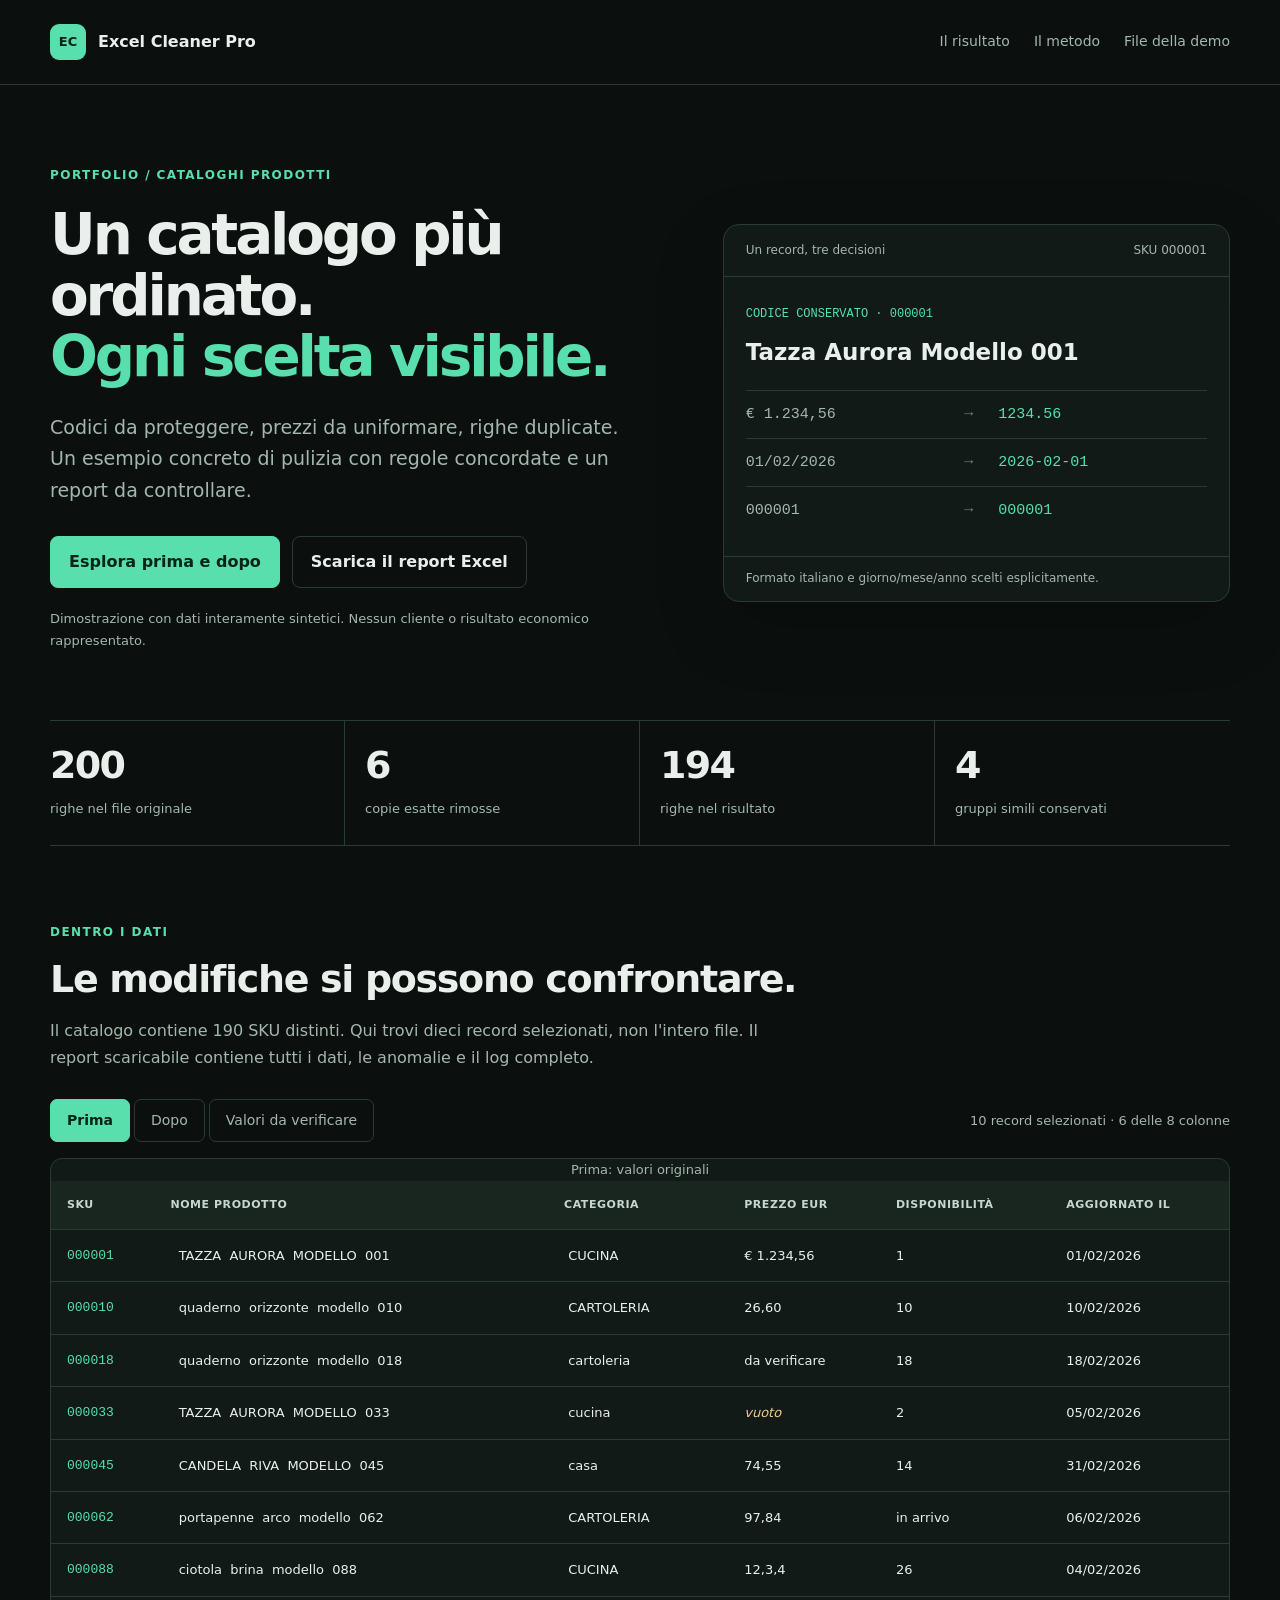
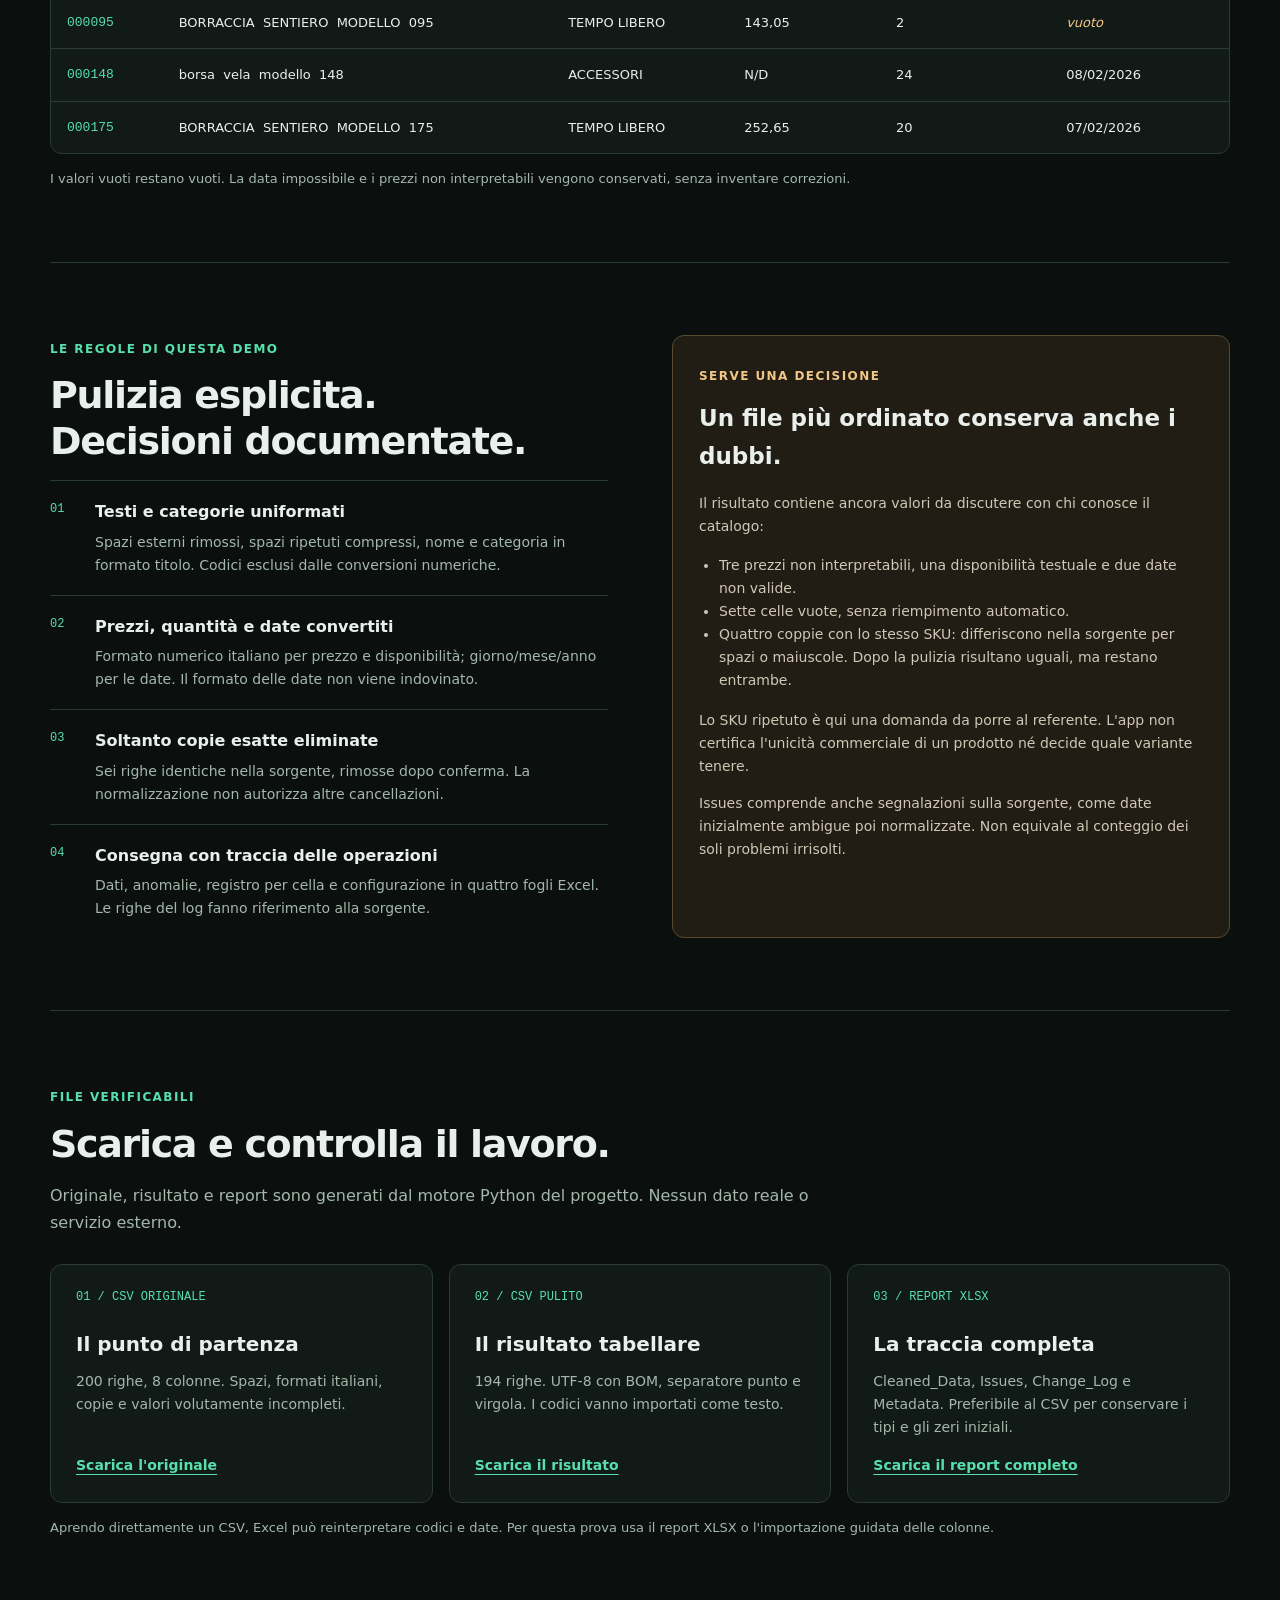
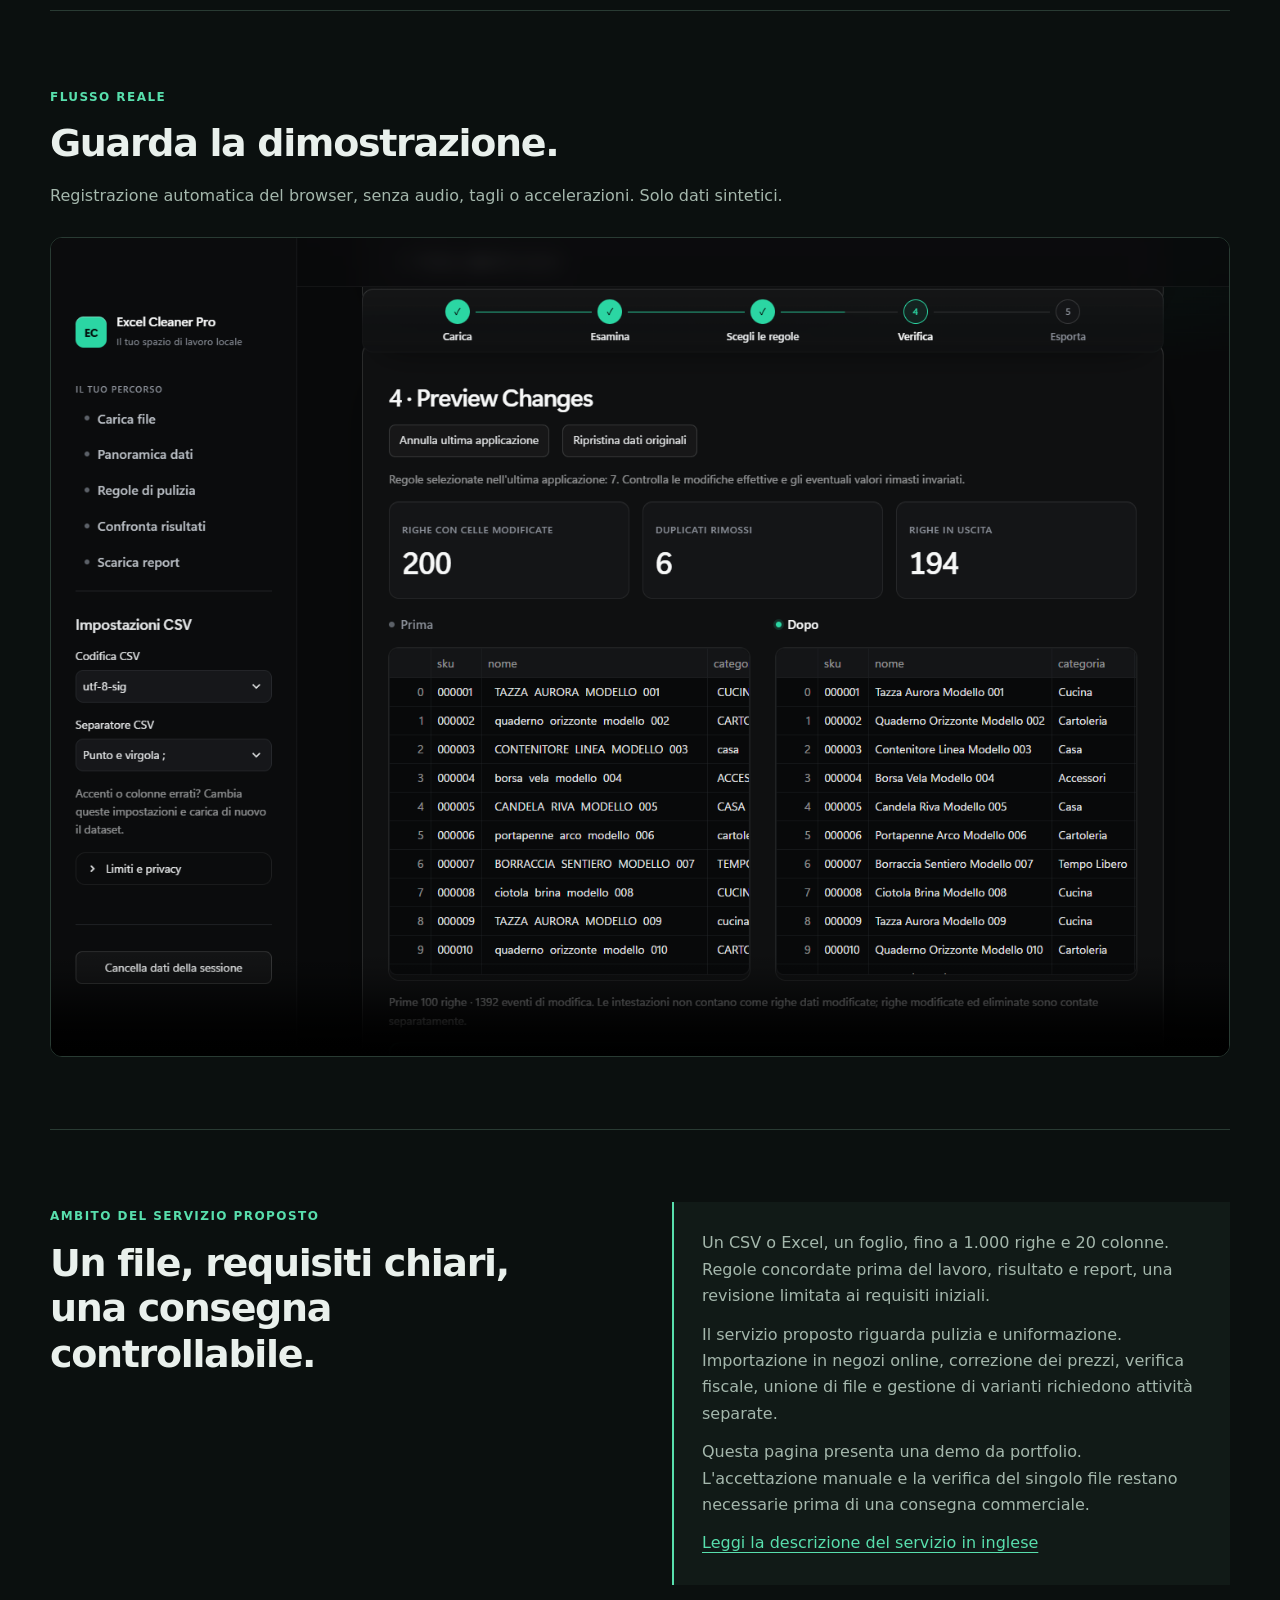
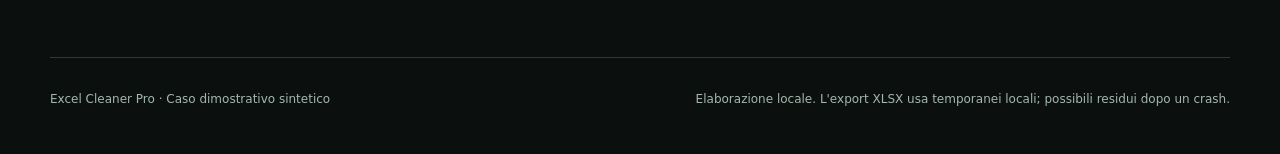
==== demo/product_catalog/index.html @ f7af11a2 "Add verified synthetic product catalog portfolio demo" ====
<!doctype html>
<html lang="it">
<head>
  <meta charset="utf-8">
  <meta name="viewport" content="width=device-width, initial-scale=1">
  <meta name="description" content="Demo sintetica di pulizia di un catalogo prodotti: prima, dopo e report delle modifiche con Excel Cleaner Pro.">
  <meta http-equiv="Content-Security-Policy" content="default-src 'none'; script-src 'unsafe-inline'; style-src 'unsafe-inline'; img-src 'self' data:; media-src 'self'; connect-src 'none'; base-uri 'none'; object-src 'none'">
  <title>Un catalogo, ogni modifica visibile — Excel Cleaner Pro</title>
  <style>
    :root { color-scheme: dark; --bg:#0b100f; --panel:#111a17; --line:#293b33; --text:#e9f0ec; --muted:#a4b7ac; --green:#58dfad; --amber:#f2c786; }
    * { box-sizing:border-box; }
    html { scroll-behavior:smooth; scroll-padding-top:2rem; }
    body { margin:0; background:var(--bg); color:var(--text); font:16px/1.65 "Segoe UI",system-ui,sans-serif; }
    a { color:var(--green); text-underline-offset:4px; }
    a:focus-visible, button:focus-visible, input:focus-visible { outline:3px solid var(--amber); outline-offset:5px; }
    .wrap { width:min(1180px,calc(100% - 64px)); margin:auto; }
    .skip { position:absolute; top:-100px; left:16px; padding:12px; background:var(--panel); z-index:2; }
    .skip:focus { top:12px; }
    header { border-bottom:1px solid var(--line); }
    .nav { display:flex; align-items:center; justify-content:space-between; gap:24px; padding:24px 0; }
    .brand { display:flex; align-items:center; gap:12px; color:var(--text); text-decoration:none; font-weight:650; }
    .mark { width:36px; height:36px; display:grid; place-items:center; background:var(--green); border-radius:9px; color:#0b2117; font-size:13px; }
    .nav-links { display:flex; flex-wrap:wrap; gap:24px; font-size:14px; }
    .nav-links a { color:var(--muted); text-decoration:none; }
    .nav-links a:hover { color:var(--green); }
    .eyebrow { color:var(--green); text-transform:uppercase; letter-spacing:.12em; font-size:12px; font-weight:700; }
    .hero { padding:76px 0 56px; display:grid; grid-template-columns:1.2fr 1fr; gap:64px; align-items:center; }
    h1,h2,h3,p { margin-top:0; }
    h1 { font-size:clamp(38px,4.4vw,62px); line-height:1.08; letter-spacing:-.055em; font-weight:650; margin:18px 0 24px; }
    h1 em { font-style:normal; color:var(--green); }
    .lede { font-size:19px; color:var(--muted); max-width:580px; }
    .actions { display:flex; flex-wrap:wrap; gap:12px; margin:30px 0 20px; }
    .button { display:inline-flex; align-items:center; justify-content:center; padding:12px 18px; border-radius:8px; background:var(--green); color:#092317; text-decoration:none; font-weight:650; border:1px solid var(--green); }
    .button.secondary { color:var(--text); background:transparent; border-color:var(--line); }
    .small { font-size:13px; color:var(--muted); }
    .example { border:1px solid var(--line); border-radius:16px; overflow:hidden; background:var(--panel); box-shadow:0 24px 70px #0003; }
    .example-head { padding:16px 22px; border-bottom:1px solid var(--line); display:flex; justify-content:space-between; gap:16px; font-size:12px; color:var(--muted); }
    .example-body { padding:22px; }
    .example-sku { font-family:Consolas,monospace; color:var(--green); font-size:12px; }
    .example h3 { font-size:23px; margin:8px 0 18px; font-weight:550; }
    .comparison { display:grid; grid-template-columns:1fr 24px 1fr; gap:10px; padding:13px 0; border-top:1px solid var(--line); font:15px/1.4 Consolas,monospace; }
    .comparison .old { color:var(--muted); }
    .comparison .new { color:var(--green); }
    .comparison .arrow { color:#71867a; }
    .example-foot { padding:12px 22px; border-top:1px solid var(--line); font-size:12px; color:var(--muted); }
    .metrics { display:grid; grid-template-columns:repeat(4,1fr); border-top:1px solid var(--line); border-bottom:1px solid var(--line); }
    .metric { padding:24px 20px; border-right:1px solid var(--line); }
    .metric:first-child { padding-left:0; } .metric:last-child { border-right:0; }
    .metric strong { display:block; font-size:38px; letter-spacing:-.045em; line-height:1.1; font-weight:600; margin-bottom:8px; }
    .metric span { color:var(--muted); font-size:13px; }
    .section { padding:72px 0; border-bottom:1px solid var(--line); }
    h2 { font-size:clamp(27px,3vw,38px); line-height:1.2; letter-spacing:-.035em; font-weight:600; margin:12px 0 16px; }
    .section-heading { max-width:760px; margin-bottom:28px; }
    .section-heading p { color:var(--muted); }
    .toolbar { display:flex; flex-wrap:wrap; justify-content:space-between; align-items:center; gap:16px; margin-bottom:16px; }
    fieldset { border:0; padding:0; margin:0; display:flex; gap:4px; flex-wrap:wrap; }
    legend { position:absolute; width:1px; height:1px; overflow:hidden; clip-path:inset(50%); }
    .tab { display:block; position:relative; }
    .tab input { position:absolute; opacity:0; width:100%; height:100%; margin:0; cursor:pointer; }
    .tab span { display:block; padding:9px 16px; border:1px solid var(--line); border-radius:7px; color:var(--muted); font-size:14px; }
    .tab input:checked + span { color:#092317; border-color:var(--green); background:var(--green); font-weight:650; }
    .tab input:focus-visible + span { outline:3px solid var(--amber); outline-offset:3px; }
    .table-scroll { width:100%; overflow-x:auto; border:1px solid var(--line); border-radius:12px; background:var(--panel); }
    table { width:100%; border-collapse:collapse; text-align:left; font-size:13px; }
    th { background:#18261f; color:#c8d7ce; font-size:11px; letter-spacing:.05em; text-transform:uppercase; font-weight:600; }
    th,td { padding:15px 16px; border-bottom:1px solid var(--line); vertical-align:top; }
    tbody tr:last-child td { border-bottom:0; }
    td { max-width:300px; white-space:pre-wrap; overflow-wrap:break-word; }
    td:first-child { color:var(--green); font-family:Consolas,monospace; white-space:nowrap; }
    .empty { color:var(--amber); font-style:italic; }
    .table-note { margin:14px 0 0; font-size:13px; color:var(--muted); }
    .split { display:grid; grid-template-columns:1fr 1fr; gap:64px; }
    .rules { list-style:none; padding:0; margin:0; counter-reset:rule; }
    .rules li { counter-increment:rule; position:relative; padding:18px 0 18px 45px; border-top:1px solid var(--line); }
    .rules li::before { content:"0" counter(rule); position:absolute; left:0; color:var(--green); font:12px/1.8 Consolas,monospace; }
    .rules strong { display:block; font-weight:600; }
    .rules p { color:var(--muted); font-size:14px; margin:5px 0 0; }
    .review { border:1px solid #5a4931; border-radius:12px; padding:26px; background:#211d15; }
    .review .eyebrow { color:var(--amber); }
    .review h3 { font-size:23px; margin:12px 0 16px; font-weight:550; }
    .review p,.review li { color:#d1c7b6; font-size:14px; }
    .review ul { padding-left:20px; }
    .downloads { display:grid; grid-template-columns:repeat(3,1fr); gap:16px; }
    .download { display:flex; flex-direction:column; padding:25px; border:1px solid var(--line); border-radius:12px; background:var(--panel); }
    .format { color:var(--green); font:12px Consolas,monospace; margin-bottom:24px; }
    .download h3 { font-size:20px; margin-bottom:9px; }
    .download p { color:var(--muted); font-size:14px; flex-grow:1; }
    .download a { align-self:flex-start; font-size:14px; font-weight:600; }
    .service { padding:28px; border-left:2px solid var(--green); background:var(--panel); }
    .service p { margin-bottom:12px; color:var(--muted); }
    .service p:last-child { margin-bottom:0; }
    video { width:100%; display:block; border:1px solid var(--line); border-radius:12px; background:#000; }
    footer { padding:32px 0 44px; color:var(--muted); font-size:12px; }
    footer .wrap { display:flex; justify-content:space-between; gap:24px; flex-wrap:wrap; }
    @media(max-width:850px) {
      .hero,.split { grid-template-columns:1fr; gap:32px; } .hero { padding-top:44px; }
      .hero .example { max-width:600px; } .downloads { grid-template-columns:1fr; }
      .download .format { margin-bottom:12px; } .section { padding:48px 0; }
    }
    @media(max-width:540px) {
      .wrap { width:calc(100% - 36px); } .nav { align-items:flex-start; gap:16px; }
      .nav-links { gap:12px; font-size:12px; } .nav-links a:first-child { display:none; }
      .brand { font-size:13px; gap:8px; } .mark { width:30px; height:30px; font-size:11px; flex-shrink:0; }
      h1 { font-size:41px; } .lede { font-size:17px; }
      .metrics { grid-template-columns:1fr 1fr; } .metric { padding:18px 12px; }
      .metric:first-child { padding-left:12px; } .metric:nth-child(2) { border-right:0; }
      .metric:nth-child(-n+2) { border-bottom:1px solid var(--line); } .metric strong { font-size:32px; }
      .comparison { font-size:12px; grid-template-columns:1fr 16px 1fr; } .example-body { padding:18px; }
      .toolbar { align-items:flex-start; } .review { padding:22px; }
    }
    @media(prefers-reduced-motion:reduce) { html { scroll-behavior:auto; } }
    @media print { body { background:white; color:black; } header,.actions,video { display:none; } .wrap { width:100%; } .section { break-inside:avoid; } }
  </style>
</head>
<body>
  <a class="skip" href="#main">Vai al contenuto</a>
  <header><div class="wrap nav">
    <a class="brand" href="#main"><span class="mark" aria-hidden="true">EC</span>Excel Cleaner Pro</a>
    <nav class="nav-links" aria-label="Navigazione"><a href="#confronto">Il risultato</a><a href="#metodo">Il metodo</a><a href="#files">File della demo</a></nav>
  </div></header>
  <main id="main" class="wrap">
    <section class="hero">
      <div>
        <span class="eyebrow">Portfolio / cataloghi prodotti</span>
        <h1>Un catalogo più ordinato.<br><em>Ogni scelta visibile.</em></h1>
        <p class="lede">Codici da proteggere, prezzi da uniformare, righe duplicate. Un esempio concreto di pulizia con regole concordate e un report da controllare.</p>
        <div class="actions"><a class="button" href="#confronto">Esplora prima e dopo</a><a class="button secondary" href="catalogo_report.xlsx" download>Scarica il report Excel</a></div>
        <p class="small">Dimostrazione con dati interamente sintetici. Nessun cliente o risultato economico rappresentato.</p>
      </div>
      <div class="example" aria-label="Esempio reale del prodotto sintetico 000001">
        <div class="example-head"><span>Un record, tre decisioni</span><span>SKU 000001</span></div>
        <div class="example-body">
          <span class="example-sku">CODICE CONSERVATO · 000001</span>
          <h3>Tazza Aurora Modello 001</h3>
          <div class="comparison"><span class="old">€ 1.234,56</span><span class="arrow" aria-hidden="true">→</span><span class="new">1234.56</span></div>
          <div class="comparison"><span class="old">01/02/2026</span><span class="arrow" aria-hidden="true">→</span><span class="new">2026-02-01</span></div>
          <div class="comparison"><span class="old">000001</span><span class="arrow" aria-hidden="true">→</span><span class="new">000001</span></div>
        </div><div class="example-foot">Formato italiano e giorno/mese/anno scelti esplicitamente.</div>
      </div>
    </section>
    <div class="metrics" aria-label="Risultati verificati della demo">
      <div class="metric"><strong>200</strong><span>righe nel file originale</span></div>
      <div class="metric"><strong>6</strong><span>copie esatte rimosse</span></div>
      <div class="metric"><strong>194</strong><span>righe nel risultato</span></div>
      <div class="metric"><strong>4</strong><span>gruppi simili conservati</span></div>
    </div>
    <section id="confronto" class="section">
      <div class="section-heading"><span class="eyebrow">Dentro i dati</span><h2>Le modifiche si possono confrontare.</h2>
        <p>Il catalogo contiene 190 SKU distinti. Qui trovi dieci record selezionati, non l'intero file. Il report scaricabile contiene tutti i dati, le anomalie e il log completo.</p></div>
      <div class="toolbar"><fieldset><legend>Vista dei dati</legend>
        <label class="tab"><input type="radio" name="view" value="before" checked><span>Prima</span></label>
        <label class="tab"><input type="radio" name="view" value="after"><span>Dopo</span></label>
        <label class="tab"><input type="radio" name="view" value="issues"><span>Valori da verificare</span></label>
      </fieldset><span class="small" id="view-description" aria-live="polite"></span></div>
      <div class="table-scroll" role="region" aria-label="Esempi di dati del catalogo" tabindex="0"><table><caption class="small" id="table-caption">Esempi del catalogo sintetico</caption><thead id="data-head"></thead><tbody id="data-body"></tbody></table></div>
      <p class="table-note">I valori vuoti restano vuoti. La data impossibile e i prezzi non interpretabili vengono conservati, senza inventare correzioni.</p>
      <noscript><p>Attiva JavaScript per confrontare gli esempi. I tre file scaricabili restano disponibili senza JavaScript.</p></noscript>
    </section>
    <section id="metodo" class="section split">
      <div><span class="eyebrow">Le regole di questa demo</span><h2>Pulizia esplicita.<br>Decisioni documentate.</h2>
        <ol class="rules">
          <li><strong>Testi e categorie uniformati</strong><p>Spazi esterni rimossi, spazi ripetuti compressi, nome e categoria in formato titolo. Codici esclusi dalle conversioni numeriche.</p></li>
          <li><strong>Prezzi, quantità e date convertiti</strong><p>Formato numerico italiano per prezzo e disponibilità; giorno/mese/anno per le date. Il formato delle date non viene indovinato.</p></li>
          <li><strong>Soltanto copie esatte eliminate</strong><p>Sei righe identiche nella sorgente, rimosse dopo conferma. La normalizzazione non autorizza altre cancellazioni.</p></li>
          <li><strong>Consegna con traccia delle operazioni</strong><p>Dati, anomalie, registro per cella e configurazione in quattro fogli Excel. Le righe del log fanno riferimento alla sorgente.</p></li>
        </ol>
      </div>
      <aside class="review"><span class="eyebrow">Serve una decisione</span><h3>Un file più ordinato conserva anche i dubbi.</h3>
        <p>Il risultato contiene ancora valori da discutere con chi conosce il catalogo:</p>
        <ul><li>Tre prezzi non interpretabili, una disponibilità testuale e due date non valide.</li>
          <li>Sette celle vuote, senza riempimento automatico.</li>
          <li>Quattro coppie con lo stesso SKU: differiscono nella sorgente per spazi o maiuscole. Dopo la pulizia risultano uguali, ma restano entrambe.</li></ul>
        <p>Lo SKU ripetuto è qui una domanda da porre al referente. L'app non certifica l'unicità commerciale di un prodotto né decide quale variante tenere.</p>
        <p class="small">Issues comprende anche segnalazioni sulla sorgente, come date inizialmente ambigue poi normalizzate. Non equivale al conteggio dei soli problemi irrisolti.</p>
      </aside>
    </section>
    <section id="files" class="section"><div class="section-heading"><span class="eyebrow">File verificabili</span><h2>Scarica e controlla il lavoro.</h2><p>Originale, risultato e report sono generati dal motore Python del progetto. Nessun dato reale o servizio esterno.</p></div>
      <div class="downloads">
        <article class="download"><span class="format">01 / CSV ORIGINALE</span><h3>Il punto di partenza</h3><p>200 righe, 8 colonne. Spazi, formati italiani, copie e valori volutamente incompleti.</p><a href="catalogo_originale.csv" download>Scarica l'originale</a></article>
        <article class="download"><span class="format">02 / CSV PULITO</span><h3>Il risultato tabellare</h3><p>194 righe. UTF-8 con BOM, separatore punto e virgola. I codici vanno importati come testo.</p><a href="catalogo_pulito.csv" download>Scarica il risultato</a></article>
        <article class="download"><span class="format">03 / REPORT XLSX</span><h3>La traccia completa</h3><p>Cleaned_Data, Issues, Change_Log e Metadata. Preferibile al CSV per conservare i tipi e gli zeri iniziali.</p><a href="catalogo_report.xlsx" download>Scarica il report completo</a></article>
      </div>
      <p class="table-note">Aprendo direttamente un CSV, Excel può reinterpretare codici e date. Per questa prova usa il report XLSX o l'importazione guidata delle colonne.</p>
    </section>
    <section class="section" id="video"><div class="section-heading"><span class="eyebrow">Flusso reale</span><h2>Guarda la dimostrazione.</h2><p>Registrazione automatica del browser, senza audio, tagli o accelerazioni. Solo dati sintetici.</p></div><video controls preload="none" poster="screenshots/preview.png" src="demo_catalogo.webm">Scarica il <a href="demo_catalogo.webm">video WebM</a>.</video></section>
    <section class="section split"><div><span class="eyebrow">Ambito del servizio proposto</span><h2>Un file, requisiti chiari,<br>una consegna controllabile.</h2></div>
      <div class="service"><p>Un CSV o Excel, un foglio, fino a 1.000 righe e 20 colonne. Regole concordate prima del lavoro, risultato e report, una revisione limitata ai requisiti iniziali.</p>
        <p>Il servizio proposto riguarda pulizia e uniformazione. Importazione in negozi online, correzione dei prezzi, verifica fiscale, unione di file e gestione di varianti richiedono attività separate.</p>
        <p>Questa pagina presenta una demo da portfolio. L'accettazione manuale e la verifica del singolo file restano necessarie prima di una consegna commerciale.</p>
        <a href="SERVICE_EN.md">Leggi la descrizione del servizio in inglese</a>
      </div>
    </section>
  </main>
  <footer><div class="wrap"><span>Excel Cleaner Pro · Caso dimostrativo sintetico</span><span>Elaborazione locale. L'export XLSX usa temporanei locali; possibili residui dopo un crash.</span></div></footer>
  <script id="demo-data" type="application/json">{"synthetic": true, "scenario": "Catalogo prodotti dimostrativo", "input_rows": 200, "output_rows": 194, "columns": 8, "distinct_skus": 190, "exact_duplicates_removed": 6, "source_possible_duplicate_rows": 8, "similar_sku_groups_kept": 4, "similar_skus": ["000010", "000050", "000090", "000130"], "missing_input_cells": 7, "missing_output_cells": 7, "modified_source_rows_including_removed": 200, "change_events": 1392, "issue_events": 112, "configuration": {"trim": true, "headers": false, "case_columns": {"nome": "title", "categoria": "title"}, "number_columns": {"prezzo_eur": "it", "disponibilita": "it"}, "date_columns": {"aggiornato_il": "%d/%m/%Y"}, "drop_duplicates": true, "confirm_duplicates": true}, "integrity": {"row_accounting": true, "column_count_preserved": true, "unique_headers": true, "deletion_authorized": true, "source_order_preserved": true, "missing_values_preserved": true}, "input_sha256": "21551b7ac16c66b64c38068d3f141d958c4302d229b6bb092c705c5787336479", "snapshots": {"before": [{"sku": "000001", "nome": "  TAZZA  AURORA  MODELLO  001  ", "categoria": " CUCINA ", "prezzo_eur": "€ 1.234,56", "disponibilita": "1", "aggiornato_il": "01/02/2026", "codice_fornitore": "00101", "note": "Record sintetico"}, {"sku": "000010", "nome": "  quaderno  orizzonte  modello  010  ", "categoria": " CARTOLERIA ", "prezzo_eur": "26,60", "disponibilita": "10", "aggiornato_il": "10/02/2026", "codice_fornitore": "00101", "note": "Record sintetico"}, {"sku": "000018", "nome": "  quaderno  orizzonte  modello  018  ", "categoria": " cartoleria ", "prezzo_eur": "da verificare", "disponibilita": "18", "aggiornato_il": "18/02/2026", "codice_fornitore": "00100", "note": "Record sintetico"}, {"sku": "000033", "nome": "  TAZZA  AURORA  MODELLO  033  ", "categoria": " cucina ", "prezzo_eur": null, "disponibilita": "2", "aggiornato_il": "05/02/2026", "codice_fornitore": "00106", "note": "Record sintetico"}, {"sku": "000045", "nome": "  CANDELA  RIVA  MODELLO  045  ", "categoria": " casa ", "prezzo_eur": "74,55", "disponibilita": "14", "aggiornato_il": "31/02/2026", "codice_fornitore": "00100", "note": "Record sintetico"}, {"sku": "000062", "nome": "  portapenne  arco  modello  062  ", "categoria": " CARTOLERIA ", "prezzo_eur": "97,84", "disponibilita": "in arrivo", "aggiornato_il": "06/02/2026", "codice_fornitore": "00108", "note": "Record sintetico"}, {"sku": "000088", "nome": "  ciotola  brina  modello  088  ", "categoria": " CUCINA ", "prezzo_eur": "12,3,4", "disponibilita": "26", "aggiornato_il": "04/02/2026", "codice_fornitore": "00107", "note": "Record sintetico"}, {"sku": "000095", "nome": "  BORRACCIA  SENTIERO  MODELLO  095  ", "categoria": " TEMPO LIBERO ", "prezzo_eur": "143,05", "disponibilita": "2", "aggiornato_il": null, "codice_fornitore": "00105", "note": "Record sintetico"}, {"sku": "000148", "nome": "  borsa  vela  modello  148  ", "categoria": " ACCESSORI ", "prezzo_eur": "N/D", "disponibilita": "24", "aggiornato_il": "08/02/2026", "codice_fornitore": "00104", "note": "Record sintetico"}, {"sku": "000175", "nome": "  BORRACCIA  SENTIERO  MODELLO  175  ", "categoria": " TEMPO LIBERO ", "prezzo_eur": "252,65", "disponibilita": "20", "aggiornato_il": "07/02/2026", "codice_fornitore": "00104", "note": null}], "after": [{"sku": "000001", "nome": "Tazza Aurora Modello 001", "categoria": "Cucina", "prezzo_eur": 1234.56, "disponibilita": 1, "aggiornato_il": "2026-02-01", "codice_fornitore": "00101", "note": "Record sintetico"}, {"sku": "000010", "nome": "Quaderno Orizzonte Modello 010", "categoria": "Cartoleria", "prezzo_eur": 26.6, "disponibilita": 10, "aggiornato_il": "2026-02-10", "codice_fornitore": "00101", "note": "Record sintetico"}, {"sku": "000018", "nome": "Quaderno Orizzonte Modello 018", "categoria": "Cartoleria", "prezzo_eur": "da verificare", "disponibilita": 18, "aggiornato_il": "2026-02-18", "codice_fornitore": "00100", "note": "Record sintetico"}, {"sku": "000033", "nome": "Tazza Aurora Modello 033", "categoria": "Cucina", "prezzo_eur": null, "disponibilita": 2, "aggiornato_il": "2026-02-05", "codice_fornitore": "00106", "note": "Record sintetico"}, {"sku": "000045", "nome": "Candela Riva Modello 045", "categoria": "Casa", "prezzo_eur": 74.55, "disponibilita": 14, "aggiornato_il": "31/02/2026", "codice_fornitore": "00100", "note": "Record sintetico"}, {"sku": "000062", "nome": "Portapenne Arco Modello 062", "categoria": "Cartoleria", "prezzo_eur": 97.84, "disponibilita": "in arrivo", "aggiornato_il": "2026-02-06", "codice_fornitore": "00108", "note": "Record sintetico"}, {"sku": "000088", "nome": "Ciotola Brina Modello 088", "categoria": "Cucina", "prezzo_eur": "12,3,4", "disponibilita": 26, "aggiornato_il": "2026-02-04", "codice_fornitore": "00107", "note": "Record sintetico"}, {"sku": "000095", "nome": "Borraccia Sentiero Modello 095", "categoria": "Tempo Libero", "prezzo_eur": 143.05, "disponibilita": 2, "aggiornato_il": null, "codice_fornitore": "00105", "note": "Record sintetico"}, {"sku": "000148", "nome": "Borsa Vela Modello 148", "categoria": "Accessori", "prezzo_eur": "N/D", "disponibilita": 24, "aggiornato_il": "2026-02-08", "codice_fornitore": "00104", "note": "Record sintetico"}, {"sku": "000175", "nome": "Borraccia Sentiero Modello 175", "categoria": "Tempo Libero", "prezzo_eur": 252.65, "disponibilita": 20, "aggiornato_il": "2026-02-07", "codice_fornitore": "00104", "note": null}]}, "review_examples": [{"sku": "000018", "column": "prezzo_eur", "value": "da verificare", "issue": "Numero non valido per il formato selezionato"}, {"sku": "000088", "column": "prezzo_eur", "value": "12,3,4", "issue": "Numero non valido per il formato selezionato"}, {"sku": "000148", "column": "prezzo_eur", "value": "N/D", "issue": "Numero non valido per il formato selezionato"}, {"sku": "000062", "column": "disponibilita", "value": "in arrivo", "issue": "Numero non valido per il formato selezionato"}, {"sku": "000045", "column": "aggiornato_il", "value": "31/02/2026", "issue": "day is out of range for month"}, {"sku": "000145", "column": "aggiornato_il", "value": "data da confermare", "issue": "time data 'data da confermare' does not match format '%d/%m/%Y'"}]}</script>
  <script>
    'use strict';
    const data = JSON.parse(document.getElementById('demo-data').textContent);
    const columns = ['sku','nome','categoria','prezzo_eur','disponibilita','aggiornato_il'];
    const labels = ['SKU','Nome prodotto','Categoria','Prezzo EUR','Disponibilità','Aggiornato il'];
    function render(mode) {
      const issues = mode === 'issues';
      const keys = issues ? ['sku','column','value','issue'] : columns;
      const titles = issues ? ['SKU','Colonna','Valore conservato','Segnalazione del motore'] : labels;
      const rows = issues ? data.review_examples : data.snapshots[mode];
      const head = document.getElementById('data-head');
      const body = document.getElementById('data-body');
      head.replaceChildren(); body.replaceChildren();
      const tr = document.createElement('tr');
      titles.forEach(title => { const th = document.createElement('th'); th.scope='col'; th.textContent=title; tr.append(th); });
      head.append(tr);
      rows.forEach(row => {
        const record = document.createElement('tr');
        keys.forEach(key => {
          const cell=document.createElement('td');
          cell.textContent=row[key] === null ? 'vuoto' : String(row[key]);
          if (row[key] === null) cell.className='empty';
          record.append(cell);
        });
        body.append(record);
      });
      document.getElementById('view-description').textContent=issues ? '6 conversioni non riuscite, valori conservati' : '10 record selezionati · 6 delle 8 colonne';
      document.getElementById('table-caption').textContent=issues ? 'Esempi di valori conservati da verificare' : (mode==='before' ? 'Prima: valori originali' : 'Dopo: regole applicate');
    }
    document.querySelectorAll('input[name="view"]').forEach(input => input.addEventListener('change', () => render(input.value)));
    render('before');
  </script>
</body>
</html>
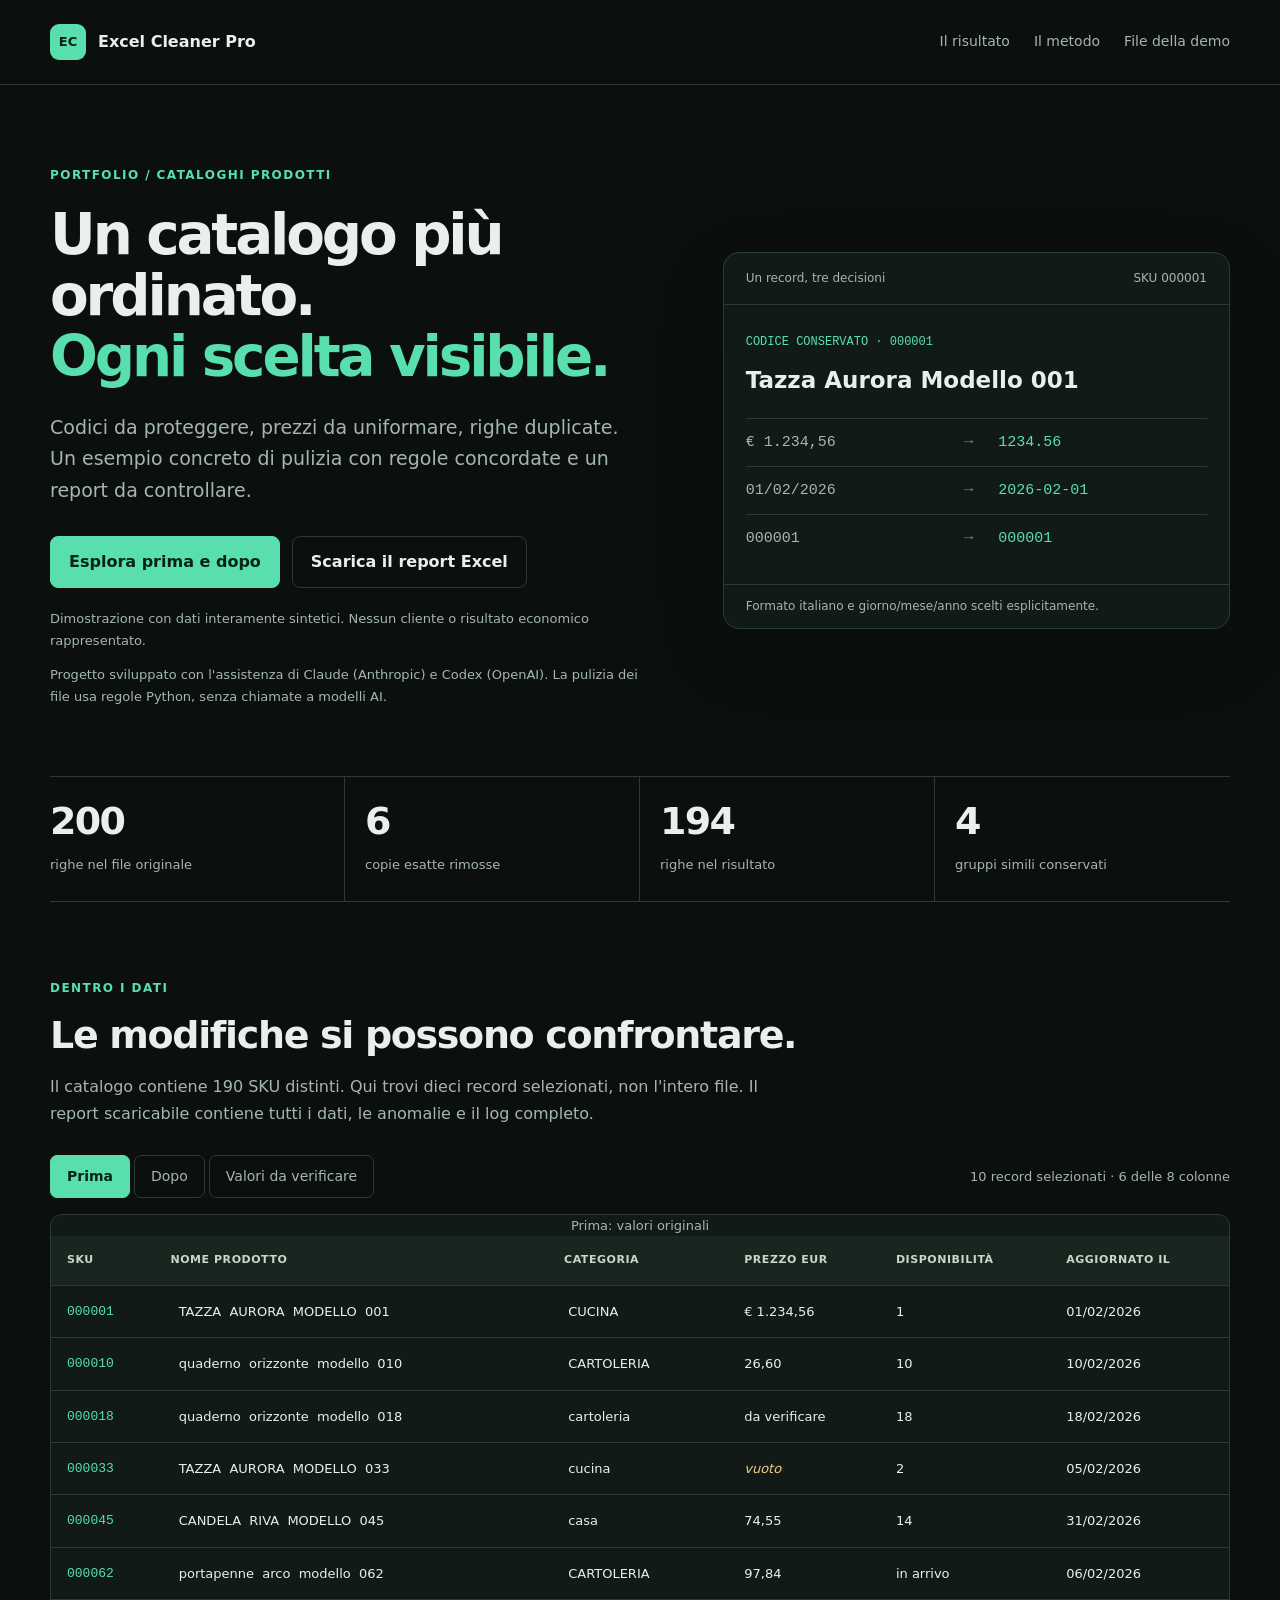
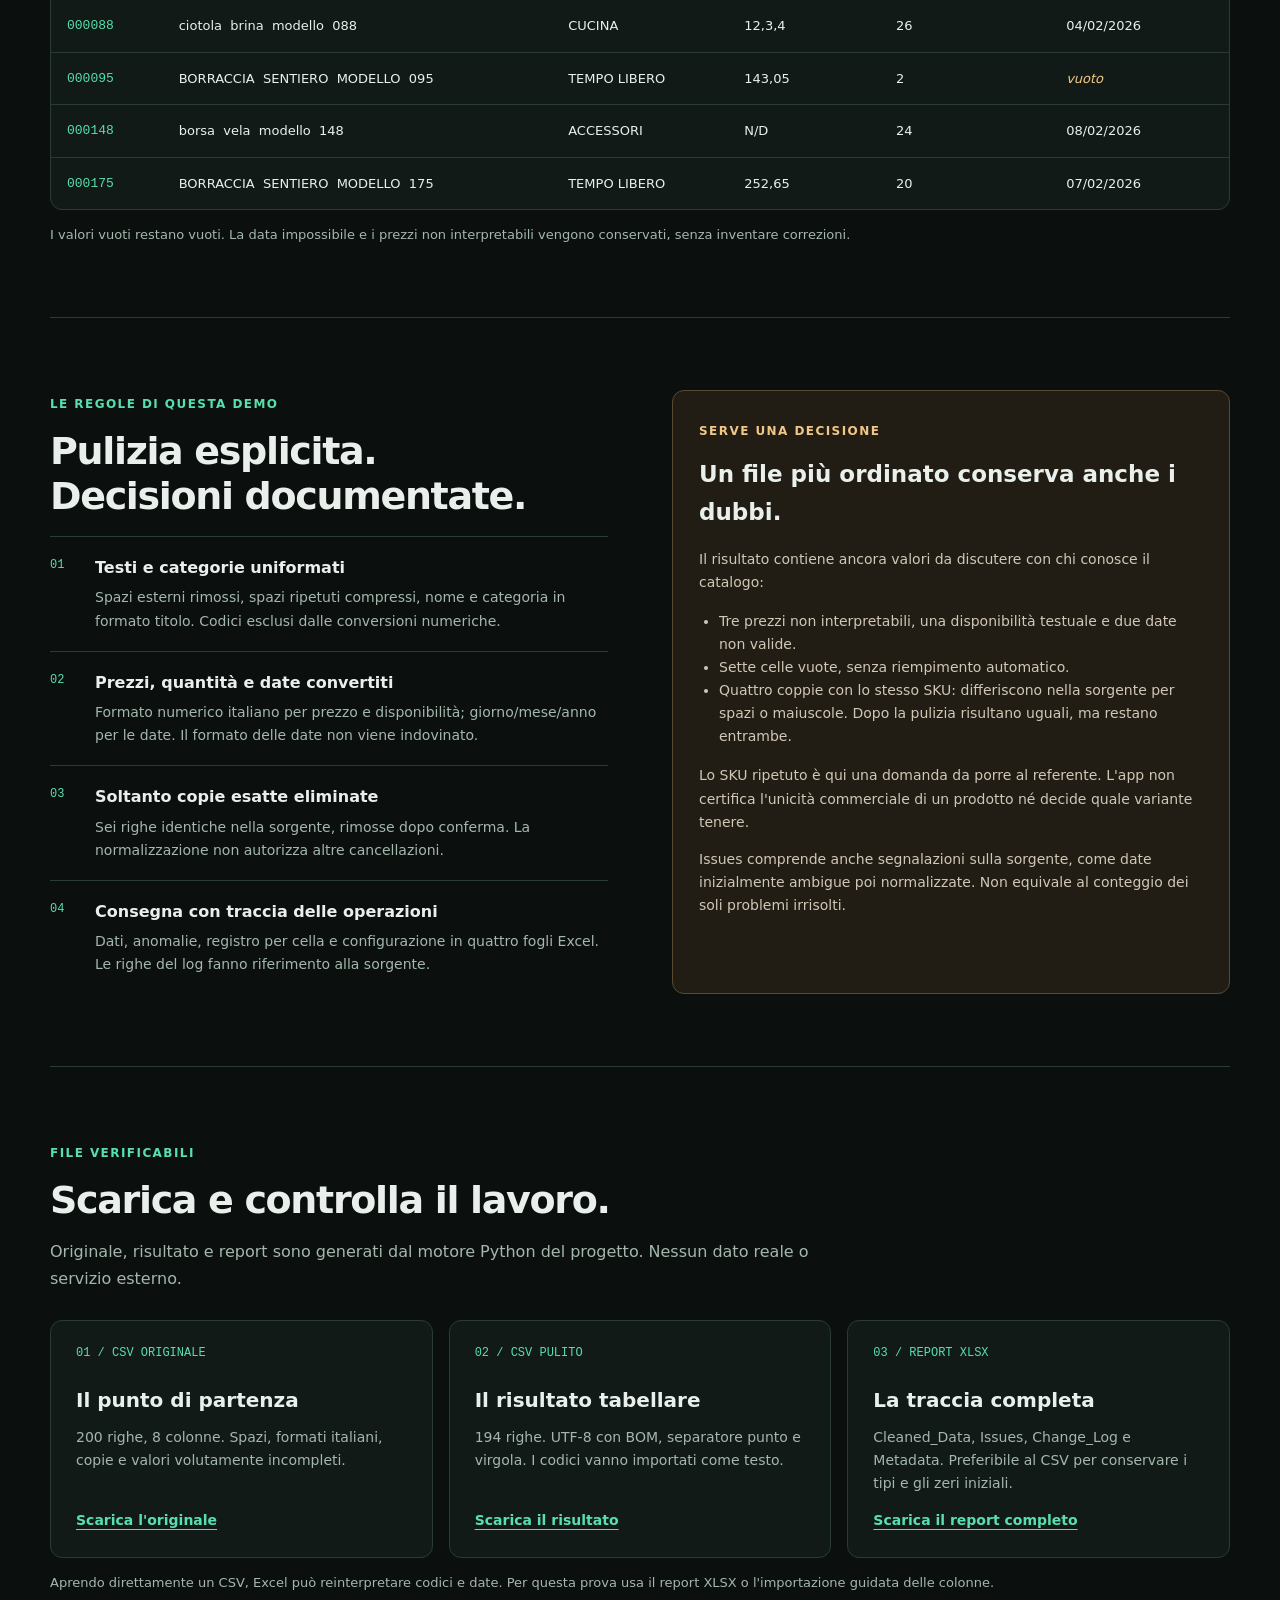
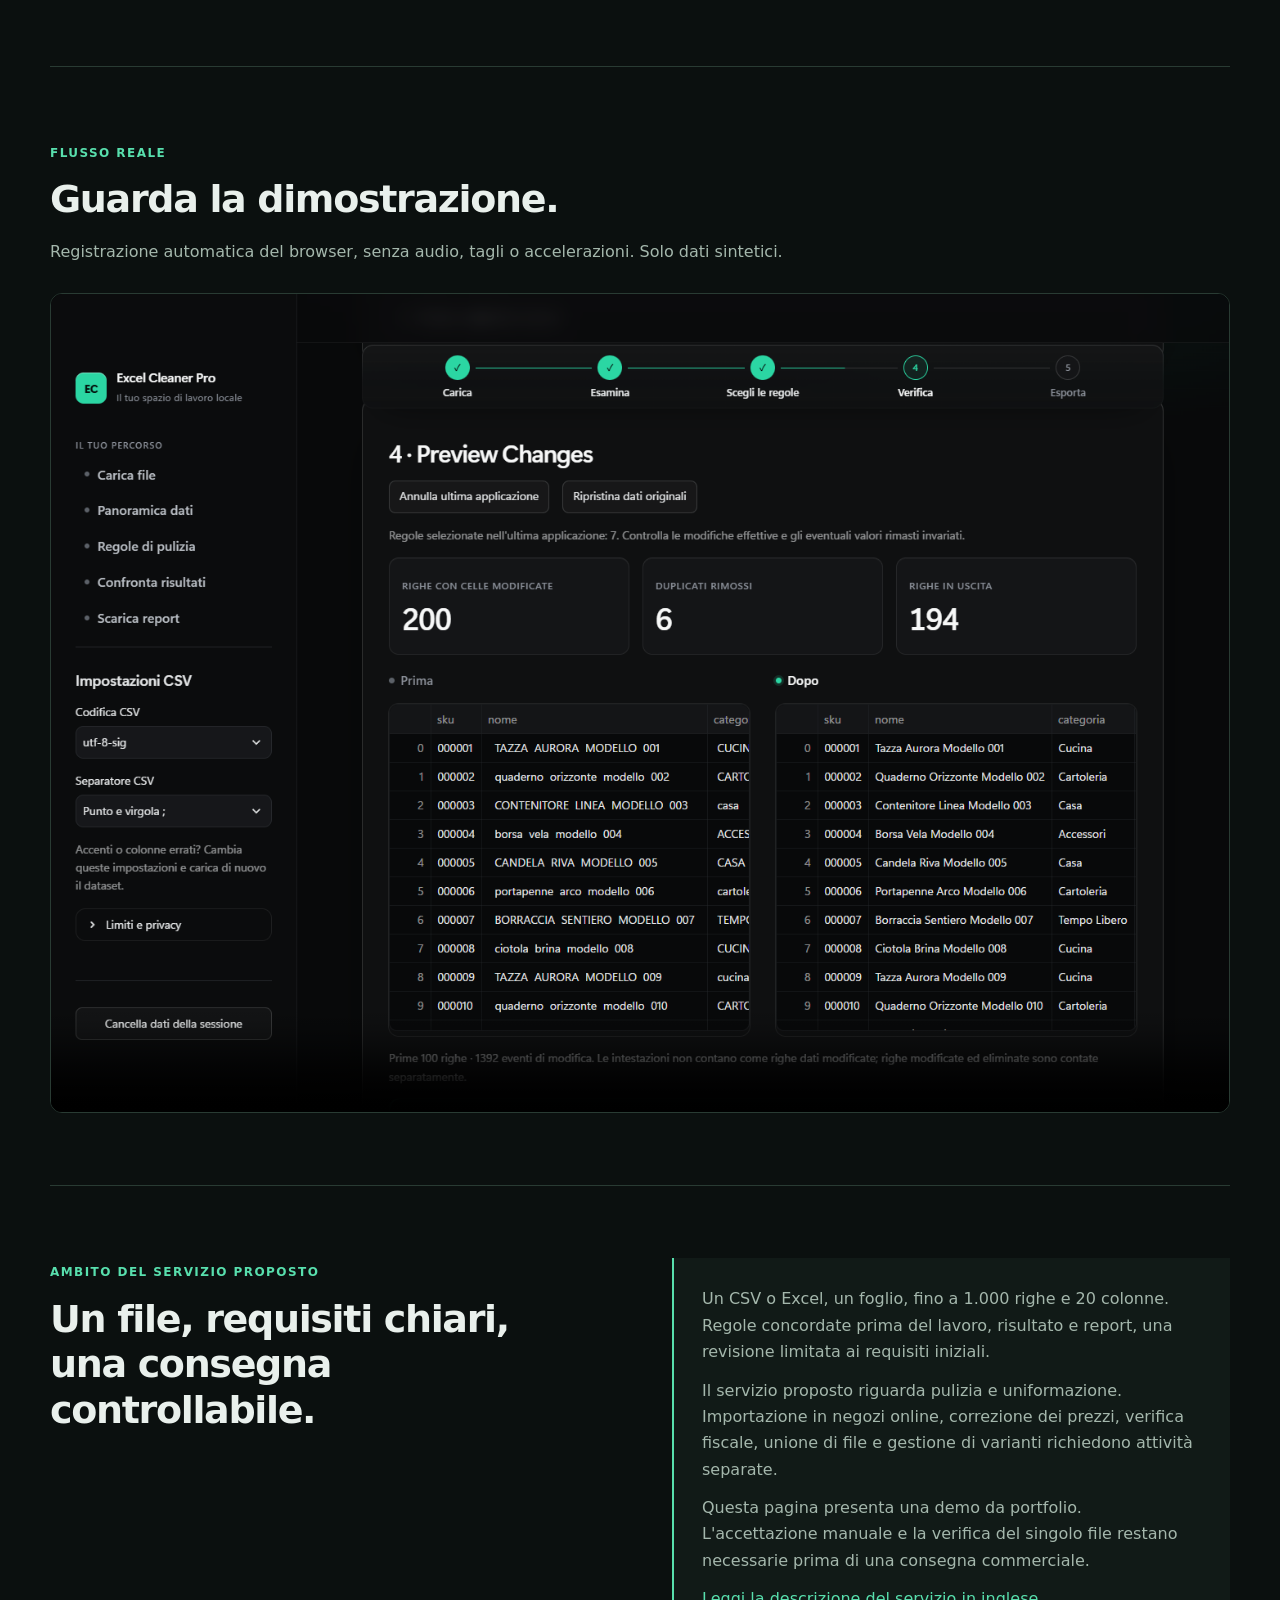
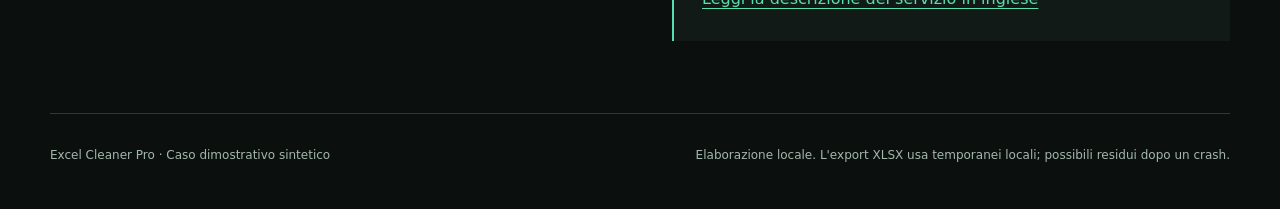
==== commit c650cd3f: "Disclose development assistance from Claude and Codex" ====
--- a/demo/product_catalog/index.html
+++ b/demo/product_catalog/index.html
@@ -126,6 +126,7 @@
         <p class="lede">Codici da proteggere, prezzi da uniformare, righe duplicate. Un esempio concreto di pulizia con regole concordate e un report da controllare.</p>
         <div class="actions"><a class="button" href="#confronto">Esplora prima e dopo</a><a class="button secondary" href="catalogo_report.xlsx" download>Scarica il report Excel</a></div>
         <p class="small">Dimostrazione con dati interamente sintetici. Nessun cliente o risultato economico rappresentato.</p>
+        <p class="small">Progetto sviluppato con l'assistenza di Claude (Anthropic) e Codex (OpenAI). La pulizia dei file usa regole Python, senza chiamate a modelli AI.</p>
       </div>
       <div class="example" aria-label="Esempio reale del prodotto sintetico 000001">
         <div class="example-head"><span>Un record, tre decisioni</span><span>SKU 000001</span></div>
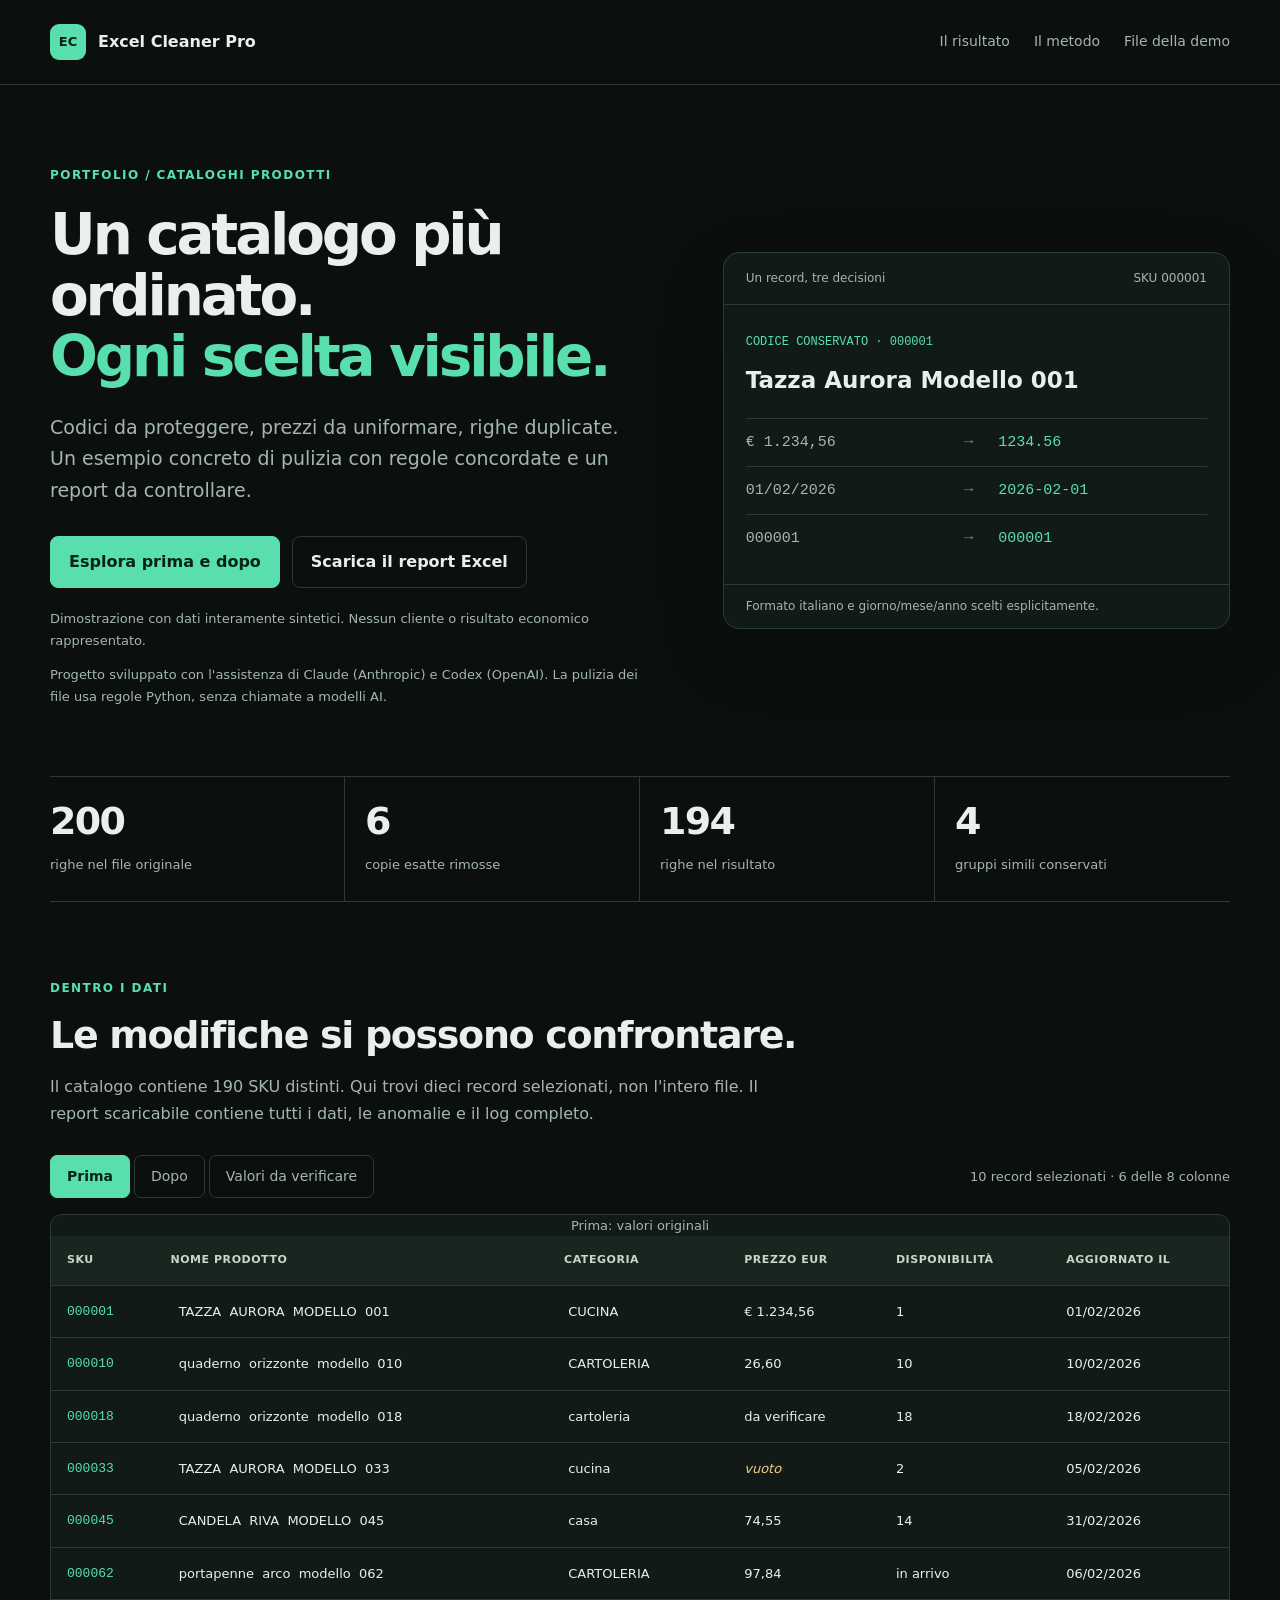
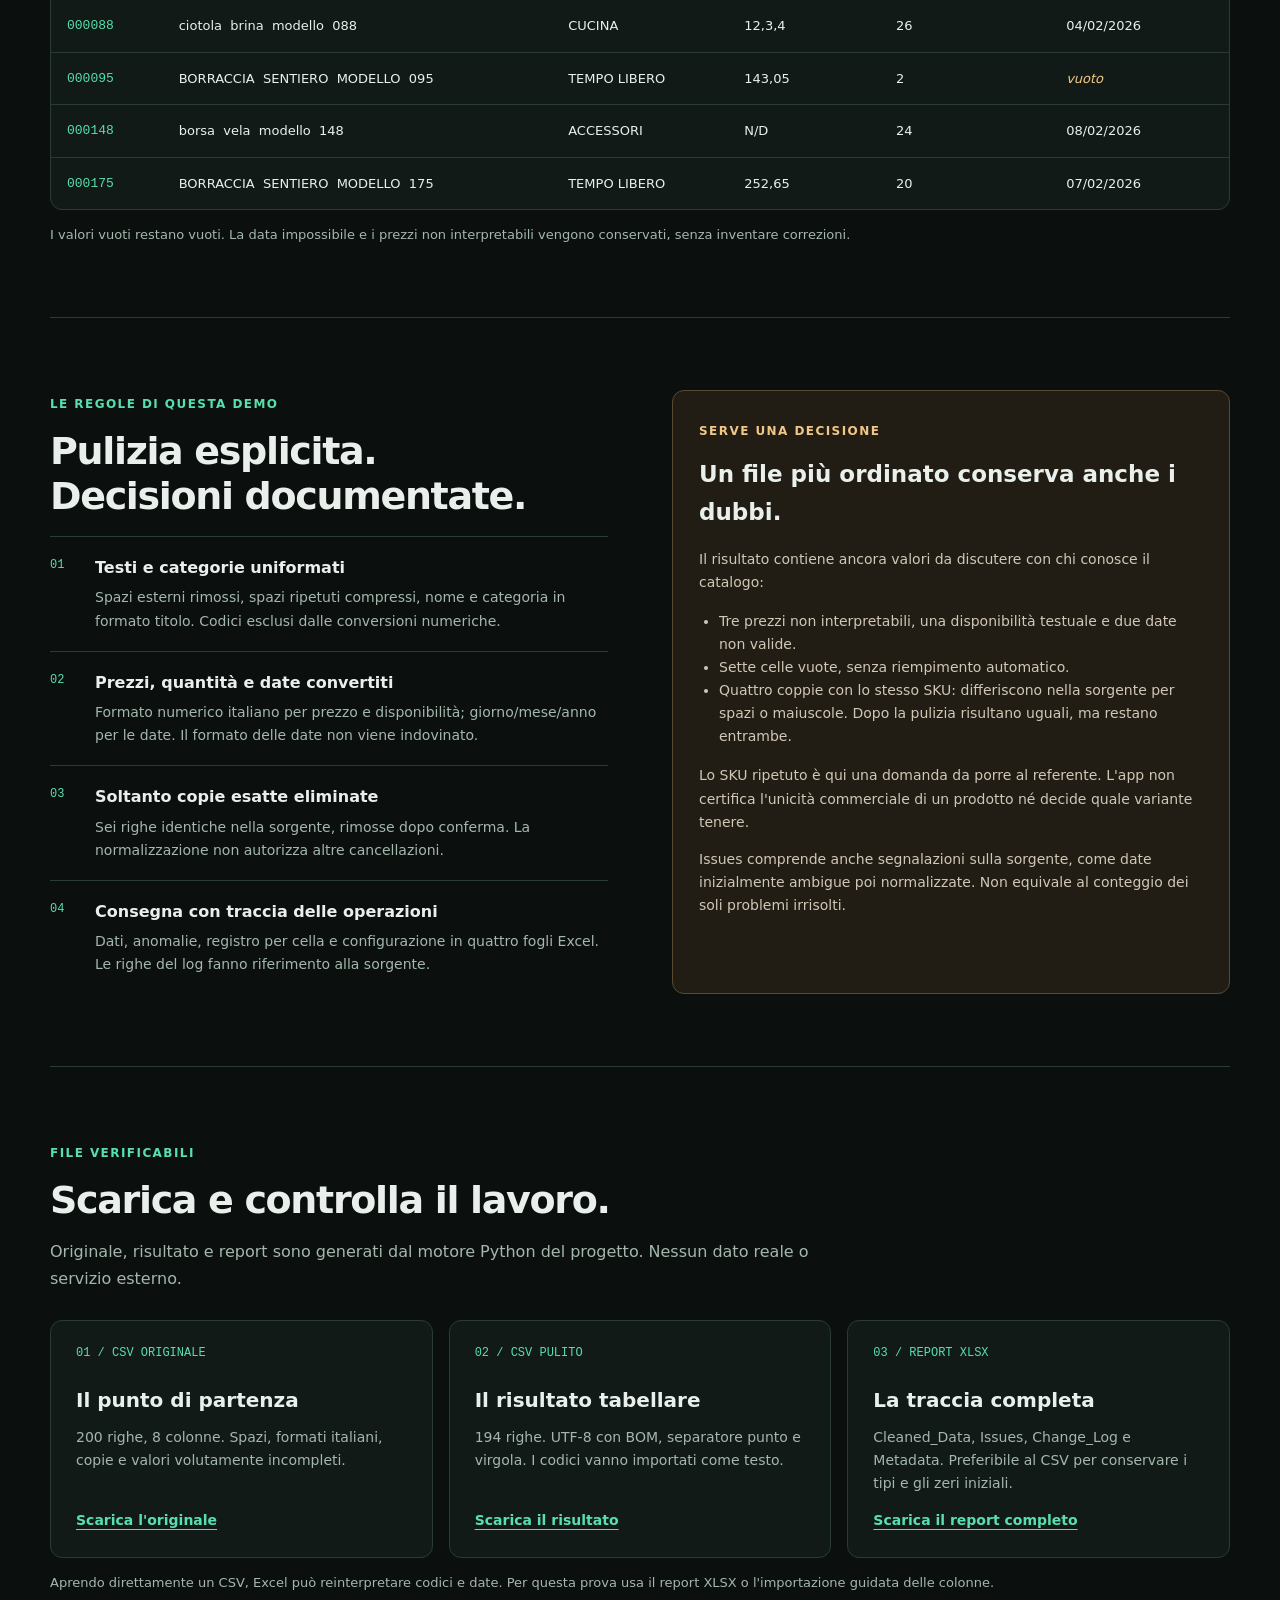
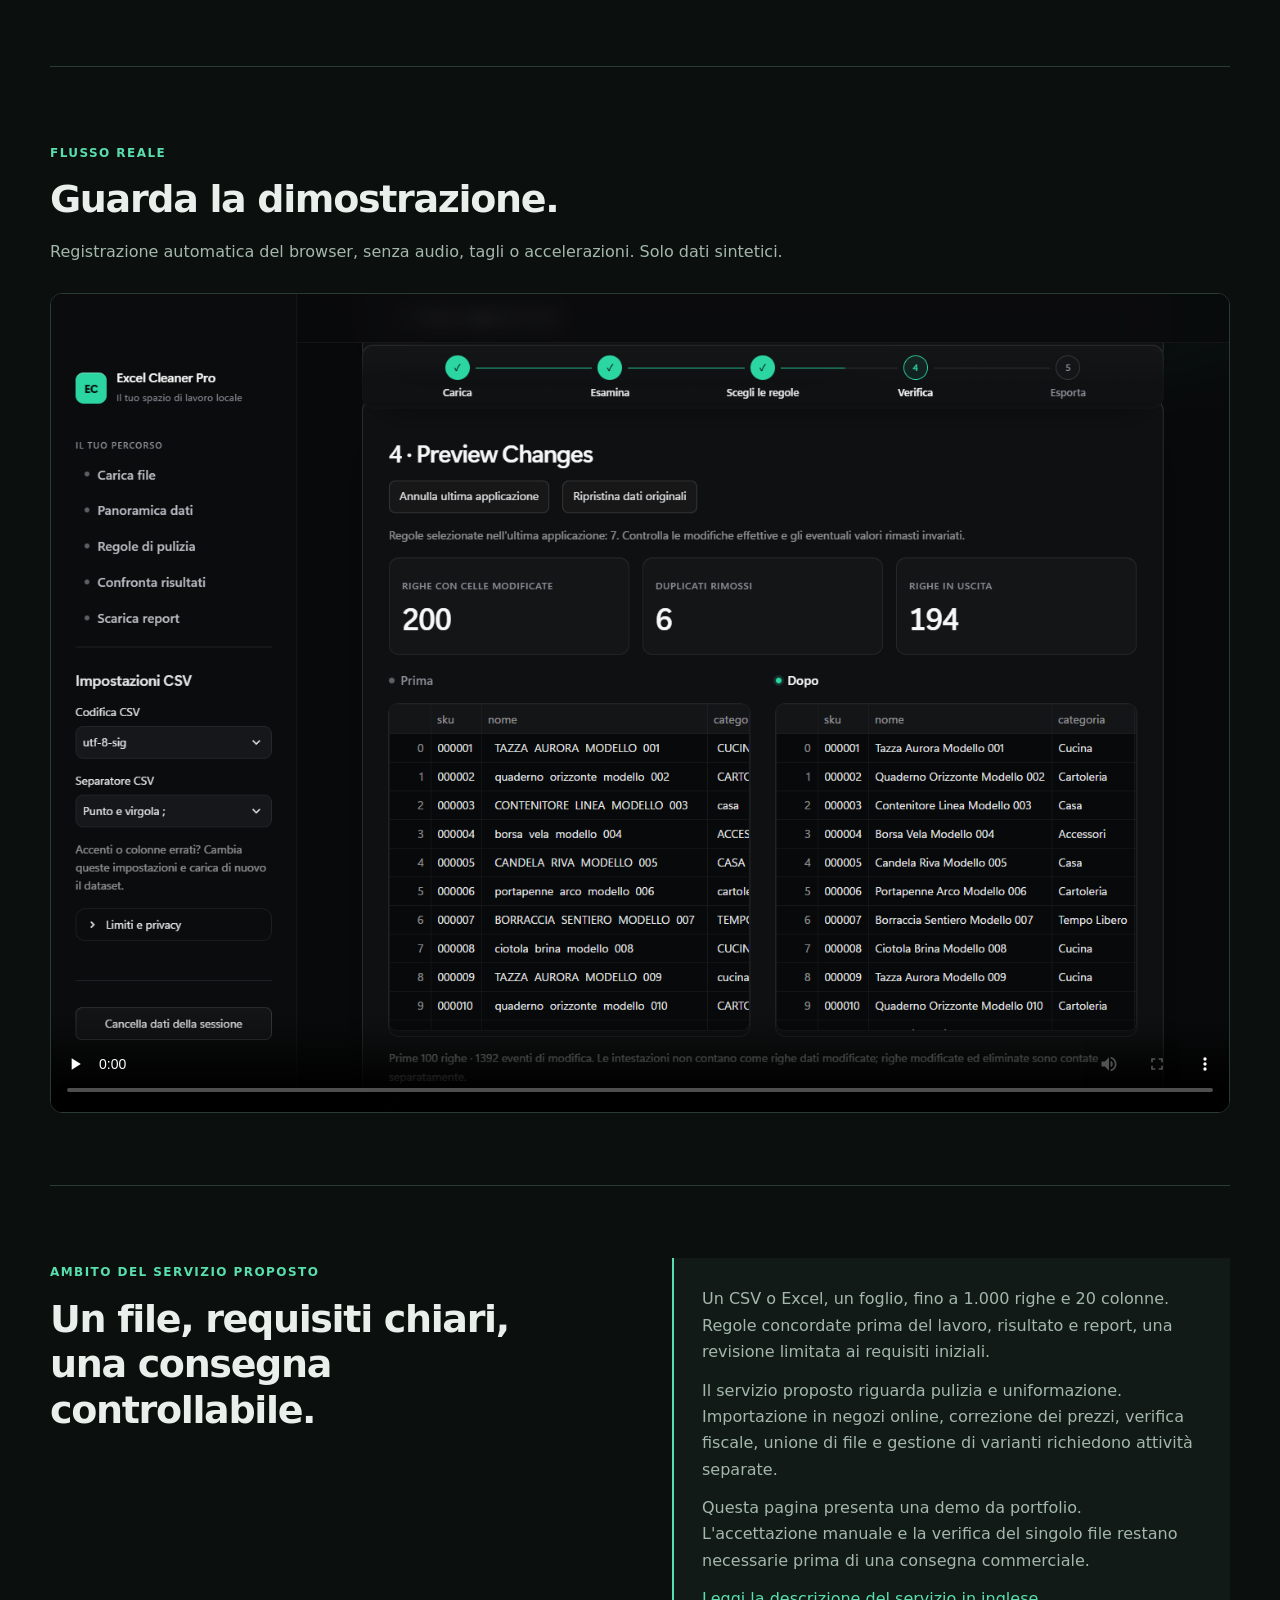
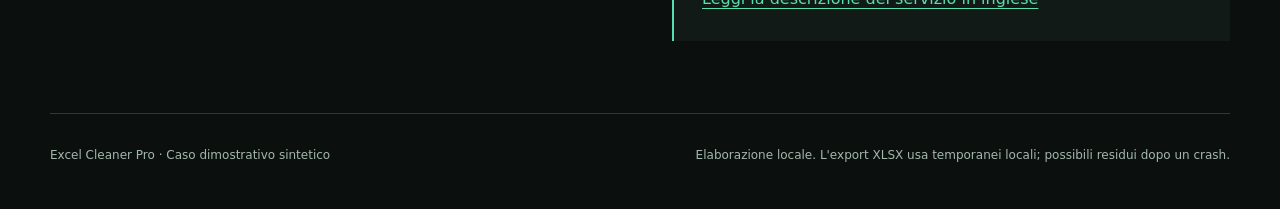
==== commit d7efa2eb: "Record manual acceptance and apply its clarity fixes The project owner ran the main manual checklist" ====
--- a/demo/product_catalog/index.html
+++ b/demo/product_catalog/index.html
@@ -193,7 +193,7 @@
     </section>
   </main>
   <footer><div class="wrap"><span>Excel Cleaner Pro · Caso dimostrativo sintetico</span><span>Elaborazione locale. L'export XLSX usa temporanei locali; possibili residui dopo un crash.</span></div></footer>
-  <script id="demo-data" type="application/json">{"synthetic": true, "scenario": "Catalogo prodotti dimostrativo", "input_rows": 200, "output_rows": 194, "columns": 8, "distinct_skus": 190, "exact_duplicates_removed": 6, "source_possible_duplicate_rows": 8, "similar_sku_groups_kept": 4, "similar_skus": ["000010", "000050", "000090", "000130"], "missing_input_cells": 7, "missing_output_cells": 7, "modified_source_rows_including_removed": 200, "change_events": 1392, "issue_events": 112, "configuration": {"trim": true, "headers": false, "case_columns": {"nome": "title", "categoria": "title"}, "number_columns": {"prezzo_eur": "it", "disponibilita": "it"}, "date_columns": {"aggiornato_il": "%d/%m/%Y"}, "drop_duplicates": true, "confirm_duplicates": true}, "integrity": {"row_accounting": true, "column_count_preserved": true, "unique_headers": true, "deletion_authorized": true, "source_order_preserved": true, "missing_values_preserved": true}, "input_sha256": "21551b7ac16c66b64c38068d3f141d958c4302d229b6bb092c705c5787336479", "snapshots": {"before": [{"sku": "000001", "nome": "  TAZZA  AURORA  MODELLO  001  ", "categoria": " CUCINA ", "prezzo_eur": "€ 1.234,56", "disponibilita": "1", "aggiornato_il": "01/02/2026", "codice_fornitore": "00101", "note": "Record sintetico"}, {"sku": "000010", "nome": "  quaderno  orizzonte  modello  010  ", "categoria": " CARTOLERIA ", "prezzo_eur": "26,60", "disponibilita": "10", "aggiornato_il": "10/02/2026", "codice_fornitore": "00101", "note": "Record sintetico"}, {"sku": "000018", "nome": "  quaderno  orizzonte  modello  018  ", "categoria": " cartoleria ", "prezzo_eur": "da verificare", "disponibilita": "18", "aggiornato_il": "18/02/2026", "codice_fornitore": "00100", "note": "Record sintetico"}, {"sku": "000033", "nome": "  TAZZA  AURORA  MODELLO  033  ", "categoria": " cucina ", "prezzo_eur": null, "disponibilita": "2", "aggiornato_il": "05/02/2026", "codice_fornitore": "00106", "note": "Record sintetico"}, {"sku": "000045", "nome": "  CANDELA  RIVA  MODELLO  045  ", "categoria": " casa ", "prezzo_eur": "74,55", "disponibilita": "14", "aggiornato_il": "31/02/2026", "codice_fornitore": "00100", "note": "Record sintetico"}, {"sku": "000062", "nome": "  portapenne  arco  modello  062  ", "categoria": " CARTOLERIA ", "prezzo_eur": "97,84", "disponibilita": "in arrivo", "aggiornato_il": "06/02/2026", "codice_fornitore": "00108", "note": "Record sintetico"}, {"sku": "000088", "nome": "  ciotola  brina  modello  088  ", "categoria": " CUCINA ", "prezzo_eur": "12,3,4", "disponibilita": "26", "aggiornato_il": "04/02/2026", "codice_fornitore": "00107", "note": "Record sintetico"}, {"sku": "000095", "nome": "  BORRACCIA  SENTIERO  MODELLO  095  ", "categoria": " TEMPO LIBERO ", "prezzo_eur": "143,05", "disponibilita": "2", "aggiornato_il": null, "codice_fornitore": "00105", "note": "Record sintetico"}, {"sku": "000148", "nome": "  borsa  vela  modello  148  ", "categoria": " ACCESSORI ", "prezzo_eur": "N/D", "disponibilita": "24", "aggiornato_il": "08/02/2026", "codice_fornitore": "00104", "note": "Record sintetico"}, {"sku": "000175", "nome": "  BORRACCIA  SENTIERO  MODELLO  175  ", "categoria": " TEMPO LIBERO ", "prezzo_eur": "252,65", "disponibilita": "20", "aggiornato_il": "07/02/2026", "codice_fornitore": "00104", "note": null}], "after": [{"sku": "000001", "nome": "Tazza Aurora Modello 001", "categoria": "Cucina", "prezzo_eur": 1234.56, "disponibilita": 1, "aggiornato_il": "2026-02-01", "codice_fornitore": "00101", "note": "Record sintetico"}, {"sku": "000010", "nome": "Quaderno Orizzonte Modello 010", "categoria": "Cartoleria", "prezzo_eur": 26.6, "disponibilita": 10, "aggiornato_il": "2026-02-10", "codice_fornitore": "00101", "note": "Record sintetico"}, {"sku": "000018", "nome": "Quaderno Orizzonte Modello 018", "categoria": "Cartoleria", "prezzo_eur": "da verificare", "disponibilita": 18, "aggiornato_il": "2026-02-18", "codice_fornitore": "00100", "note": "Record sintetico"}, {"sku": "000033", "nome": "Tazza Aurora Modello 033", "categoria": "Cucina", "prezzo_eur": null, "disponibilita": 2, "aggiornato_il": "2026-02-05", "codice_fornitore": "00106", "note": "Record sintetico"}, {"sku": "000045", "nome": "Candela Riva Modello 045", "categoria": "Casa", "prezzo_eur": 74.55, "disponibilita": 14, "aggiornato_il": "31/02/2026", "codice_fornitore": "00100", "note": "Record sintetico"}, {"sku": "000062", "nome": "Portapenne Arco Modello 062", "categoria": "Cartoleria", "prezzo_eur": 97.84, "disponibilita": "in arrivo", "aggiornato_il": "2026-02-06", "codice_fornitore": "00108", "note": "Record sintetico"}, {"sku": "000088", "nome": "Ciotola Brina Modello 088", "categoria": "Cucina", "prezzo_eur": "12,3,4", "disponibilita": 26, "aggiornato_il": "2026-02-04", "codice_fornitore": "00107", "note": "Record sintetico"}, {"sku": "000095", "nome": "Borraccia Sentiero Modello 095", "categoria": "Tempo Libero", "prezzo_eur": 143.05, "disponibilita": 2, "aggiornato_il": null, "codice_fornitore": "00105", "note": "Record sintetico"}, {"sku": "000148", "nome": "Borsa Vela Modello 148", "categoria": "Accessori", "prezzo_eur": "N/D", "disponibilita": 24, "aggiornato_il": "2026-02-08", "codice_fornitore": "00104", "note": "Record sintetico"}, {"sku": "000175", "nome": "Borraccia Sentiero Modello 175", "categoria": "Tempo Libero", "prezzo_eur": 252.65, "disponibilita": 20, "aggiornato_il": "2026-02-07", "codice_fornitore": "00104", "note": null}]}, "review_examples": [{"sku": "000018", "column": "prezzo_eur", "value": "da verificare", "issue": "Numero non valido per il formato selezionato"}, {"sku": "000088", "column": "prezzo_eur", "value": "12,3,4", "issue": "Numero non valido per il formato selezionato"}, {"sku": "000148", "column": "prezzo_eur", "value": "N/D", "issue": "Numero non valido per il formato selezionato"}, {"sku": "000062", "column": "disponibilita", "value": "in arrivo", "issue": "Numero non valido per il formato selezionato"}, {"sku": "000045", "column": "aggiornato_il", "value": "31/02/2026", "issue": "day is out of range for month"}, {"sku": "000145", "column": "aggiornato_il", "value": "data da confermare", "issue": "time data 'data da confermare' does not match format '%d/%m/%Y'"}]}</script>
+  <script id="demo-data" type="application/json">{"synthetic": true, "scenario": "Catalogo prodotti dimostrativo", "input_rows": 200, "output_rows": 194, "columns": 8, "distinct_skus": 190, "exact_duplicates_removed": 6, "source_possible_duplicate_rows": 8, "similar_sku_groups_kept": 4, "similar_skus": ["000010", "000050", "000090", "000130"], "missing_input_cells": 7, "missing_output_cells": 7, "modified_source_rows_including_removed": 200, "change_events": 1392, "issue_events": 112, "configuration": {"trim": true, "headers": false, "case_columns": {"nome": "title", "categoria": "title"}, "number_columns": {"prezzo_eur": "it", "disponibilita": "it"}, "date_columns": {"aggiornato_il": "%d/%m/%Y"}, "drop_duplicates": true, "confirm_duplicates": true}, "integrity": {"row_accounting": true, "column_count_preserved": true, "unique_headers": true, "deletion_authorized": true, "source_order_preserved": true, "missing_values_preserved": true}, "input_sha256": "21551b7ac16c66b64c38068d3f141d958c4302d229b6bb092c705c5787336479", "snapshots": {"before": [{"sku": "000001", "nome": "  TAZZA  AURORA  MODELLO  001  ", "categoria": " CUCINA ", "prezzo_eur": "€ 1.234,56", "disponibilita": "1", "aggiornato_il": "01/02/2026", "codice_fornitore": "00101", "note": "Record sintetico"}, {"sku": "000010", "nome": "  quaderno  orizzonte  modello  010  ", "categoria": " CARTOLERIA ", "prezzo_eur": "26,60", "disponibilita": "10", "aggiornato_il": "10/02/2026", "codice_fornitore": "00101", "note": "Record sintetico"}, {"sku": "000018", "nome": "  quaderno  orizzonte  modello  018  ", "categoria": " cartoleria ", "prezzo_eur": "da verificare", "disponibilita": "18", "aggiornato_il": "18/02/2026", "codice_fornitore": "00100", "note": "Record sintetico"}, {"sku": "000033", "nome": "  TAZZA  AURORA  MODELLO  033  ", "categoria": " cucina ", "prezzo_eur": null, "disponibilita": "2", "aggiornato_il": "05/02/2026", "codice_fornitore": "00106", "note": "Record sintetico"}, {"sku": "000045", "nome": "  CANDELA  RIVA  MODELLO  045  ", "categoria": " casa ", "prezzo_eur": "74,55", "disponibilita": "14", "aggiornato_il": "31/02/2026", "codice_fornitore": "00100", "note": "Record sintetico"}, {"sku": "000062", "nome": "  portapenne  arco  modello  062  ", "categoria": " CARTOLERIA ", "prezzo_eur": "97,84", "disponibilita": "in arrivo", "aggiornato_il": "06/02/2026", "codice_fornitore": "00108", "note": "Record sintetico"}, {"sku": "000088", "nome": "  ciotola  brina  modello  088  ", "categoria": " CUCINA ", "prezzo_eur": "12,3,4", "disponibilita": "26", "aggiornato_il": "04/02/2026", "codice_fornitore": "00107", "note": "Record sintetico"}, {"sku": "000095", "nome": "  BORRACCIA  SENTIERO  MODELLO  095  ", "categoria": " TEMPO LIBERO ", "prezzo_eur": "143,05", "disponibilita": "2", "aggiornato_il": null, "codice_fornitore": "00105", "note": "Record sintetico"}, {"sku": "000148", "nome": "  borsa  vela  modello  148  ", "categoria": " ACCESSORI ", "prezzo_eur": "N/D", "disponibilita": "24", "aggiornato_il": "08/02/2026", "codice_fornitore": "00104", "note": "Record sintetico"}, {"sku": "000175", "nome": "  BORRACCIA  SENTIERO  MODELLO  175  ", "categoria": " TEMPO LIBERO ", "prezzo_eur": "252,65", "disponibilita": "20", "aggiornato_il": "07/02/2026", "codice_fornitore": "00104", "note": null}], "after": [{"sku": "000001", "nome": "Tazza Aurora Modello 001", "categoria": "Cucina", "prezzo_eur": 1234.56, "disponibilita": 1, "aggiornato_il": "2026-02-01", "codice_fornitore": "00101", "note": "Record sintetico"}, {"sku": "000010", "nome": "Quaderno Orizzonte Modello 010", "categoria": "Cartoleria", "prezzo_eur": 26.6, "disponibilita": 10, "aggiornato_il": "2026-02-10", "codice_fornitore": "00101", "note": "Record sintetico"}, {"sku": "000018", "nome": "Quaderno Orizzonte Modello 018", "categoria": "Cartoleria", "prezzo_eur": "da verificare", "disponibilita": 18, "aggiornato_il": "2026-02-18", "codice_fornitore": "00100", "note": "Record sintetico"}, {"sku": "000033", "nome": "Tazza Aurora Modello 033", "categoria": "Cucina", "prezzo_eur": null, "disponibilita": 2, "aggiornato_il": "2026-02-05", "codice_fornitore": "00106", "note": "Record sintetico"}, {"sku": "000045", "nome": "Candela Riva Modello 045", "categoria": "Casa", "prezzo_eur": 74.55, "disponibilita": 14, "aggiornato_il": "31/02/2026", "codice_fornitore": "00100", "note": "Record sintetico"}, {"sku": "000062", "nome": "Portapenne Arco Modello 062", "categoria": "Cartoleria", "prezzo_eur": 97.84, "disponibilita": "in arrivo", "aggiornato_il": "2026-02-06", "codice_fornitore": "00108", "note": "Record sintetico"}, {"sku": "000088", "nome": "Ciotola Brina Modello 088", "categoria": "Cucina", "prezzo_eur": "12,3,4", "disponibilita": 26, "aggiornato_il": "2026-02-04", "codice_fornitore": "00107", "note": "Record sintetico"}, {"sku": "000095", "nome": "Borraccia Sentiero Modello 095", "categoria": "Tempo Libero", "prezzo_eur": 143.05, "disponibilita": 2, "aggiornato_il": null, "codice_fornitore": "00105", "note": "Record sintetico"}, {"sku": "000148", "nome": "Borsa Vela Modello 148", "categoria": "Accessori", "prezzo_eur": "N/D", "disponibilita": 24, "aggiornato_il": "2026-02-08", "codice_fornitore": "00104", "note": "Record sintetico"}, {"sku": "000175", "nome": "Borraccia Sentiero Modello 175", "categoria": "Tempo Libero", "prezzo_eur": 252.65, "disponibilita": 20, "aggiornato_il": "2026-02-07", "codice_fornitore": "00104", "note": null}]}, "review_examples": [{"sku": "000018", "column": "prezzo_eur", "value": "da verificare", "issue": "Numero non valido per il formato selezionato"}, {"sku": "000088", "column": "prezzo_eur", "value": "12,3,4", "issue": "Numero non valido per il formato selezionato"}, {"sku": "000148", "column": "prezzo_eur", "value": "N/D", "issue": "Numero non valido per il formato selezionato"}, {"sku": "000062", "column": "disponibilita", "value": "in arrivo", "issue": "Numero non valido per il formato selezionato"}, {"sku": "000045", "column": "aggiornato_il", "value": "31/02/2026", "issue": "Data inesistente: giorno o mese fuori intervallo"}, {"sku": "000145", "column": "aggiornato_il", "value": "data da confermare", "issue": "La data non corrisponde al formato scelto"}]}</script>
   <script>
     'use strict';
     const data = JSON.parse(document.getElementById('demo-data').textContent);
